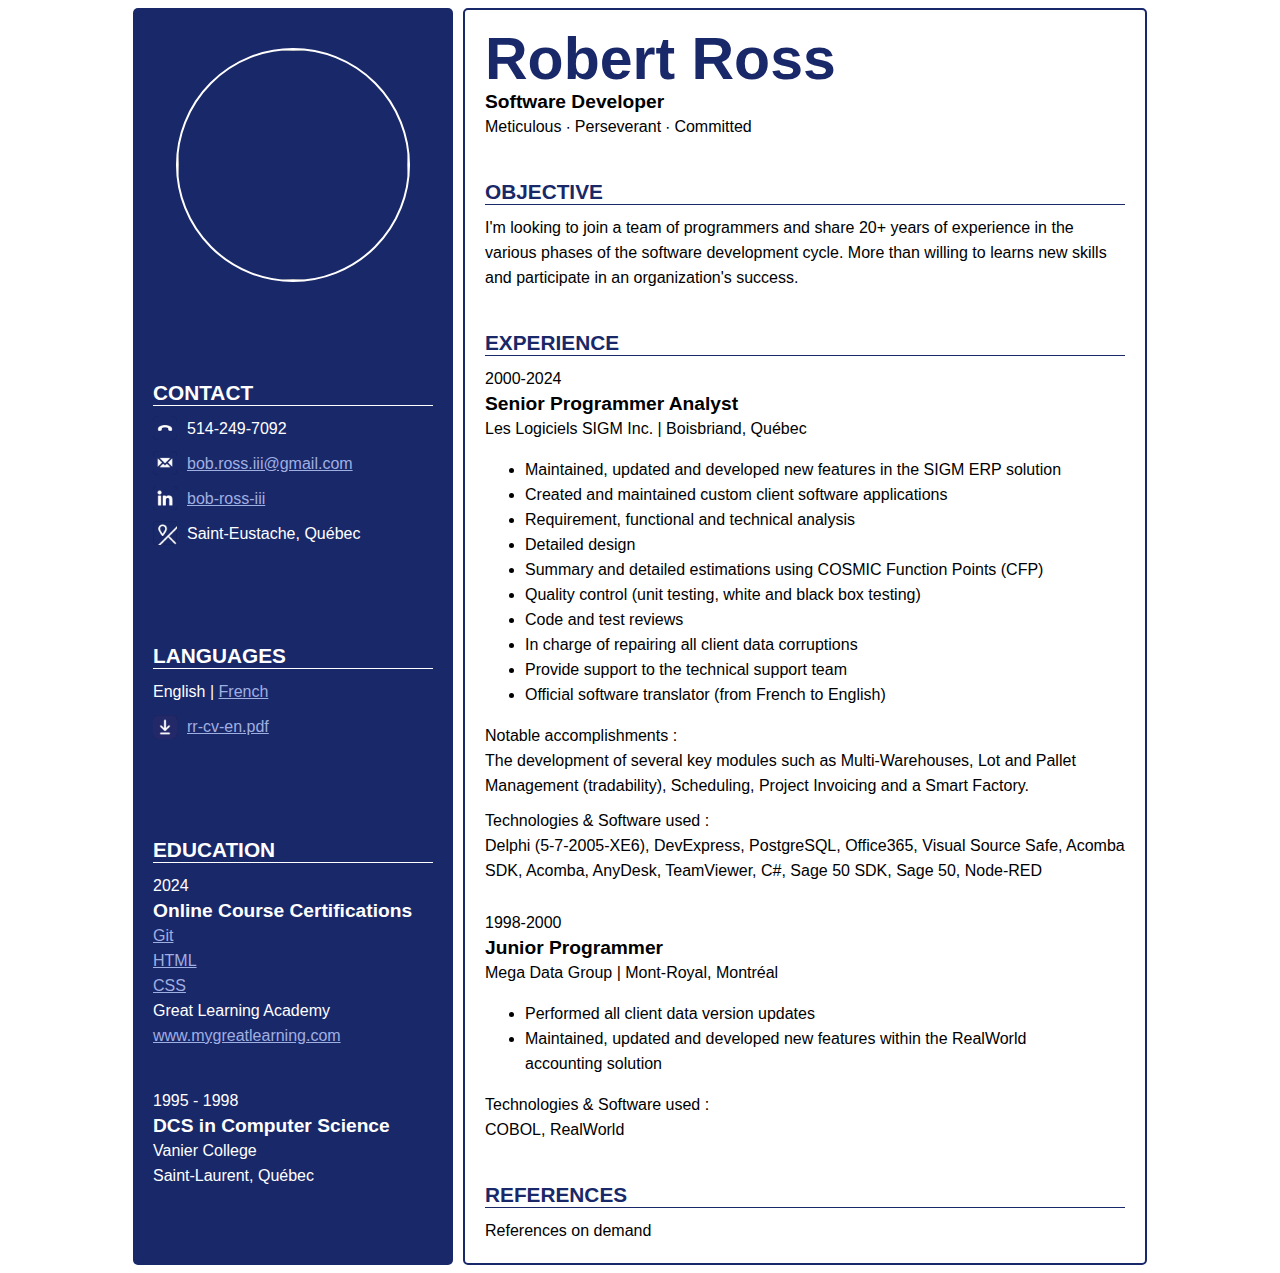
==== en/index.html @ 66640034 "First upload" ====
<!DOCTYPE html>
<html lang="en">

<head>
    <meta charset="UTF-8">
    <meta name="viewport" content="width=device-width, initial-scale=1.0">
    <title>Robert Ross | Software Developer</title>
    <link rel="stylesheet" href="../styles/rr-cv.css">
</head>

<body>
    <div class="main">
        
        <!--INNER (white)-->
        <div class="inner">

            <!--LEFT SIDE-->
            <div class="inner-left">

                <!--PORTRAIT-->
                <div class="pnlMe"><img class="imgMe" src="../images/me.png"></div>

                <!--CONTACT-->
                <div class="panel">
                    <div class="header">CONTACT</div>
                    <div class="minor-pad note"><img src="../images/phone.png">514-249-7092</div>
                    <div class="minor-pad"><img src="../images/email.png"><a href="mailto: bob.ross.iii@gmail.com">bob.ross.iii@gmail.com</a></div>
                    <div class="minor-pad"><img src="../images/linkedin.png"><a href="https://www.linkedin.com/in/bob-ross-iii">bob-ross-iii</a></div>
                    <div class="minor-pad note"><img src="../images/location.png">Saint-Eustache, Québec</div>
                </div>

                <!--LANGUAGES-->
                <div class="panel">
                    <div class="header">LANGUAGES</div>
                    <div class="minor-pad note">English |&#160;<a href="../" style="font-weight: 500">French</a></div>
                    <div class="minor-pad"><img src="../images/download.png"><a href="../documents/rr-cv-en.pdf" download>rr-cv-en.pdf</a></div>
                </div>

                <!--EDUCATION-->
                <div class="panel">
                    <div class="header">EDUCATION</div>

                    <!--EDUCATION-GREAT LEARNING-->
                    <div class="minor-pad">2024</div>
                    <div class="title">Online Course Certifications</div>
                    <div>
                        <div><a href="https://www.mygreatlearning.com/certificate/TVUXKXVA">Git</a></div>
                        <div><a href="https://www.mygreatlearning.com/certificate/TPPMWHZA">HTML</a></div>
                        <div><a href="https://www.mygreatlearning.com/certificate/YIRLLZXZ">CSS</a></div>
                    </div>
                    <div class="note">Great Learning Academy</div>
                    <div><a href="https://www.mygreatlearning.com">www.mygreatlearning.com</a></div>
        
                    <!--EDUCATION-VANIER-->
                    <div class="major-pad">1995 - 1998</div>
                    <div class="title">DCS in Computer Science</div>
                    <div class="note">Vanier College</div>
                    <div class="note">Saint-Laurent, Québec</div>
                    <div class="footer"></div>
    
                    <!--EDUCATION-LTM
                    <div class="major-pad">1992 - 1995</div>
                    <div class="title">High School Diploma</div>
                    <div class="note">Lake of Two Mountains High School</div>
                    <div class="note">Deux-Montagnes, Québec</div>-->
        
                    <!--EDUCATION-LDM
                    <div class="major-pad">1990 - 1992</div>
                    <div class="note">Secondary 1 & 2 (in French)</div>
                    <div class="note">École Lac des Deux-Montagnes</div>
                    <div class="note">Deux-Montagnes, Québec</div>
                    <div class="footer"></div>-->
                </div>

            </div>  <!--main-left-->
    
            <!--RIGHT-SIDE-->
            <div class="inner-right">

                <div class="panel">
                    <div class="lblMe">Robert Ross</div>
                    <div class="title">Software Developer</div>
                    <div class="note">Meticulous ∙ Perseverant ∙ Committed</div>
                </div>
    
                <!--OBJECTIVE-->
                <div class="panel">
                    <div class="header header-right">OBJECTIVE</div>
                    <div class="minor-pad note">I&#39;m looking to join a team of programmers and share 20+ years of experience in the various phases of the software development cycle.  More than willing to learns new skills and participate in an organization&#39;s success.</div>
                </div>
    
                <!--EXPERIENCE-->
                <div class="panel">
                    <div class="header header-right">EXPERIENCE</div>

                    <!--EXPERIENCE-SIGM-->
                    <div class="minor-pad">2000-2024</div>
                    <div class="title">Senior Programmer Analyst</div>
                    <div class="note">Les Logiciels SIGM Inc. | Boisbriand, Québec</div>
                    <ul>
                        <li>Maintained, updated and developed new features in the SIGM ERP solution</li>
                        <li>Created and maintained custom client software applications</li>
                        <li>Requirement, functional and technical analysis </li>
                        <li>Detailed design</li>
                        <li>Summary and detailed estimations using COSMIC Function Points (CFP)</li>
                        <li>Quality control (unit testing, white and black box testing)</li>
                        <li>Code and test reviews</li>
                        <li>In charge of repairing all client data corruptions</li>
                        <li>Provide support to the technical support team </li>
                        <li>Official software translator (from French to English)</li>
                    </ul>
                    <div>Notable accomplishments :</div>
                    <div class="note">The development of several key modules such as Multi-Warehouses, Lot and Pallet Management (tradability),  Scheduling, Project Invoicing and a Smart Factory.</div>
                    <div class="minor-pad">Technologies & Software used :</div>
                    <div class="note">Delphi (5-7-2005-XE6), DevExpress, PostgreSQL, Office365, Visual Source Safe, Acomba SDK, Acomba, AnyDesk, TeamViewer, C#, Sage 50 SDK, Sage 50, Node-RED</div>

                    <!--EXPERIENCE-MEGADATA-->
                    <div class="major-pad" style="margin-top: 27px">1998-2000</div>
                    <div class="title">Junior Programmer</div>
                    <div class="note">Mega Data Group | Mont-Royal, Montréal</div>
                    <ul id="real-ul">
                        <li>Performed all client data version updates</li>
                        <li>Maintained, updated and developed new features within the RealWorld accounting solution</li>
                    </ul>
                    <div>Technologies & Software used :</div>
                    <div class="note">COBOL, RealWorld</div>
                </div>

                <!--REFERENCES-->
                <div class="panel">
                    <div class="header  header-right">REFERENCES</div>
                    <div class="minor-pad note">References on demand</div>
                    <div class="footer"></div>
                </div>        

            </div>  <!--main-right-->

        </div>  <!--inner-->

    </div>  <!--main-->
</body>
</html>
---- styles/rr-cv.css ----
:root{
    --light_color: rgb(160, 175, 225);
    --dark_color: rgb(25, 40, 105);
}

body{
    font-family: 'Segoe UI', Tahoma, Geneva, Verdana, sans-serif;
    font-weight: 500;
    line-height: 25px;
    text-wrap: wrap;
}

img{
    width: 24px;
    padding-right: 10px;
    text-decoration: none;
}

a{
    color: var(--light_color);
}

a:hover{
    opacity: 0.5;
}

li{
    font-size: 1rem;
    font-weight: 400;
    margin-right: 20px;
}

.main{
    display: flex;
    flex-wrap: wrap;
    justify-content: center;
}

.outer{
    display: flex;
    flex-wrap: wrap;
    justify-content: center;
    background-color: var(--dark_color);
    padding: 20px;
    margin: 0;
}

.inner{
    display: flex;
    flex-wrap: wrap;
    justify-content: center;
    background-color: white;
    margin: 0;
}

.inner-left{
    display: grid;
    background-color: var(--dark_color);
    color: white;
    float: left;
    width: 320px;
    margin: 0;
    border-radius: 5px;
}

.inner-right{
    background-color: white;
    float: right;
    min-width: 320px;
    max-width: 680px;
    margin: 0 0 0 10px;
    border: 2px solid var(--dark_color);
    border-radius: 5px;
}

.pnlMe{
    display: flex;
    justify-content: center;
}

.imgMe{
    width: 230px;
    height: 230px;
    left: 50%;
    margin-top: 40px;
    padding: 0;
    border: 2px solid white;
    border-radius: 50%;
}

.lblMe{
    color: var(--dark_color);
    font-size: 59px;
    font-weight: bold;
    line-height: 100%;
    margin-top: 20px;
}

.header{
    font-size: 1.3rem;
    font-weight: bold;
    border-bottom: 1px solid white;
    margin-top: 40px;
}

.header-right{
    color: var(--dark_color);
    border-bottom: 1px solid var(--dark_color);
}

.major-pad{
    margin-top: 40px;
}

.minor-pad{
    display: flex; 
    flex-direction: row; 
    align-items: center;
    margin-top: 10px
}

.title{
    font-size: 1.2rem;;
    font-weight: bold;
}

.note{
    font-size: 1rem;;
    font-weight: 400;
}

.footer{
    height: 20px;
}

.panel{
    margin-left: 20px;
    margin-right: 20px;
}
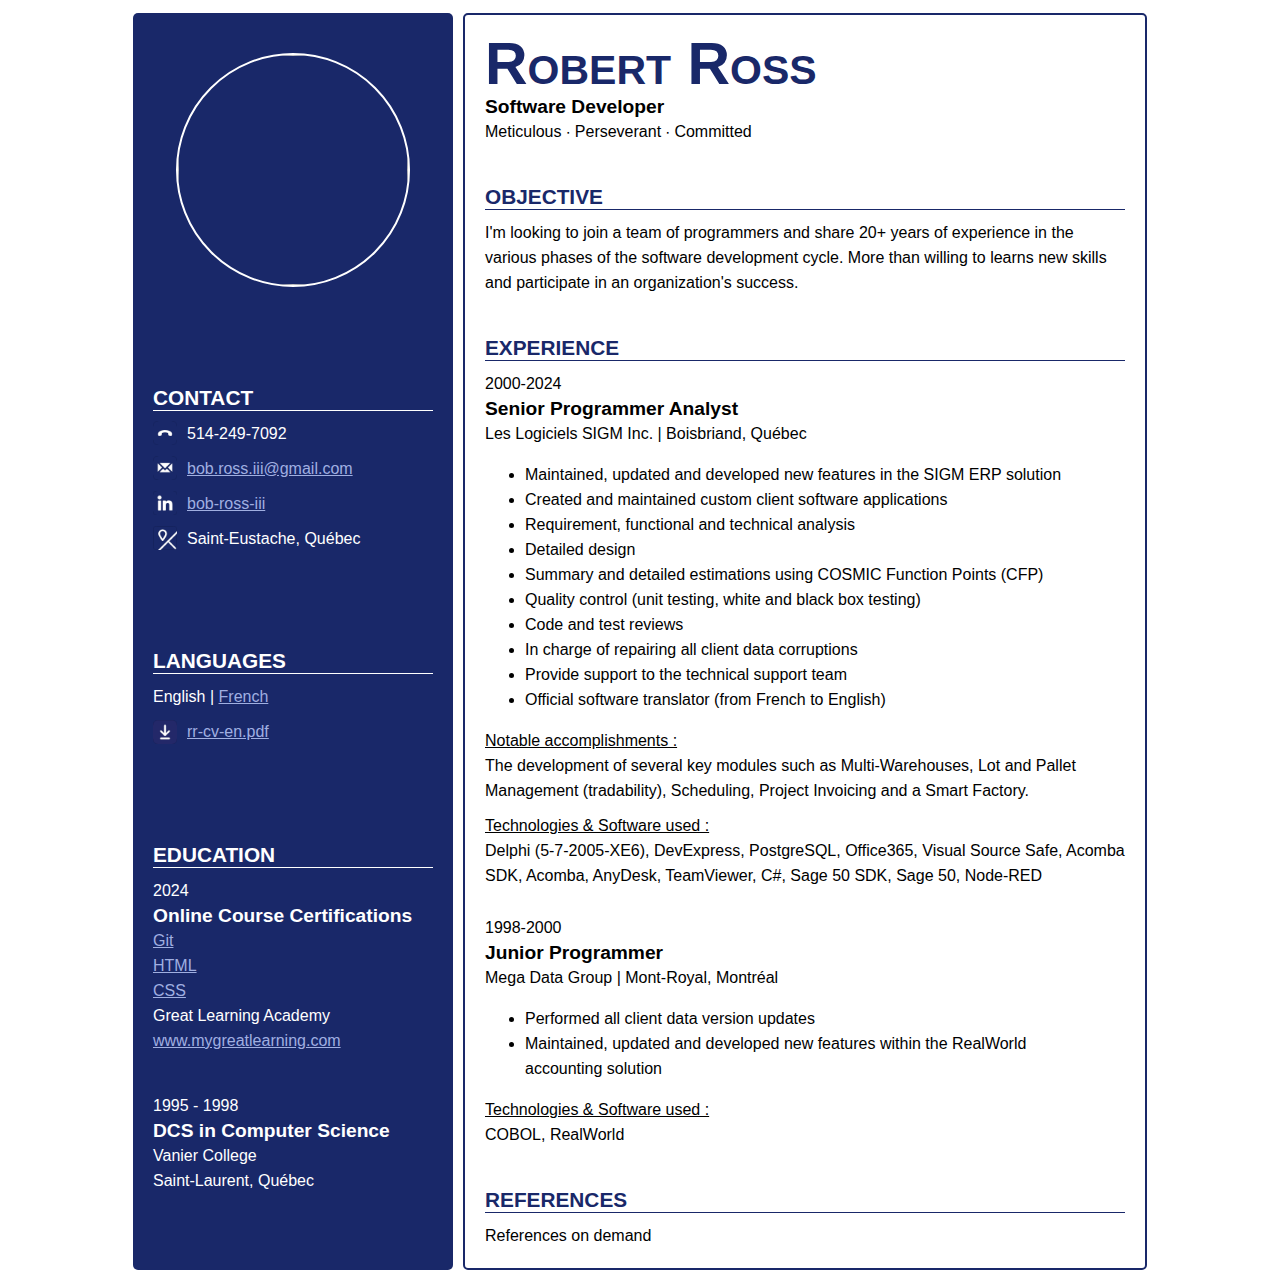
==== commit a9488606: "Style fixes" ====
--- a/en/index.html
+++ b/en/index.html
@@ -1,3 +1,4 @@
+<!--ENGLISH CV-->
 <!DOCTYPE html>
 <html lang="en">
 
@@ -109,9 +110,9 @@
                         <li>Provide support to the technical support team </li>
                         <li>Official software translator (from French to English)</li>
                     </ul>
-                    <div>Notable accomplishments :</div>
+                    <div><u>Notable accomplishments :</u></div>
                     <div class="note">The development of several key modules such as Multi-Warehouses, Lot and Pallet Management (tradability),  Scheduling, Project Invoicing and a Smart Factory.</div>
-                    <div class="minor-pad">Technologies & Software used :</div>
+                    <div class="minor-pad"><u>Technologies & Software used :</u></div>
                     <div class="note">Delphi (5-7-2005-XE6), DevExpress, PostgreSQL, Office365, Visual Source Safe, Acomba SDK, Acomba, AnyDesk, TeamViewer, C#, Sage 50 SDK, Sage 50, Node-RED</div>
 
                     <!--EXPERIENCE-MEGADATA-->
@@ -122,7 +123,7 @@
                         <li>Performed all client data version updates</li>
                         <li>Maintained, updated and developed new features within the RealWorld accounting solution</li>
                     </ul>
-                    <div>Technologies & Software used :</div>
+                    <div><u>Technologies & Software used :</u></div>
                     <div class="note">COBOL, RealWorld</div>
                 </div>
 
--- a/styles/rr-cv.css
+++ b/styles/rr-cv.css
@@ -8,6 +8,7 @@
     font-weight: 500;
     line-height: 25px;
     text-wrap: wrap;
+    margin-bottom: 5px;
 }
 
 img{
@@ -59,7 +60,7 @@
     color: white;
     float: left;
     width: 320px;
-    margin: 0;
+    margin: 5px;
     border-radius: 5px;
 }
 
@@ -68,7 +69,7 @@
     float: right;
     min-width: 320px;
     max-width: 680px;
-    margin: 0 0 0 10px;
+    margin: 5px;
     border: 2px solid var(--dark_color);
     border-radius: 5px;
 }
@@ -92,6 +93,7 @@
     color: var(--dark_color);
     font-size: 59px;
     font-weight: bold;
+    font-variant: small-caps;
     line-height: 100%;
     margin-top: 20px;
 }
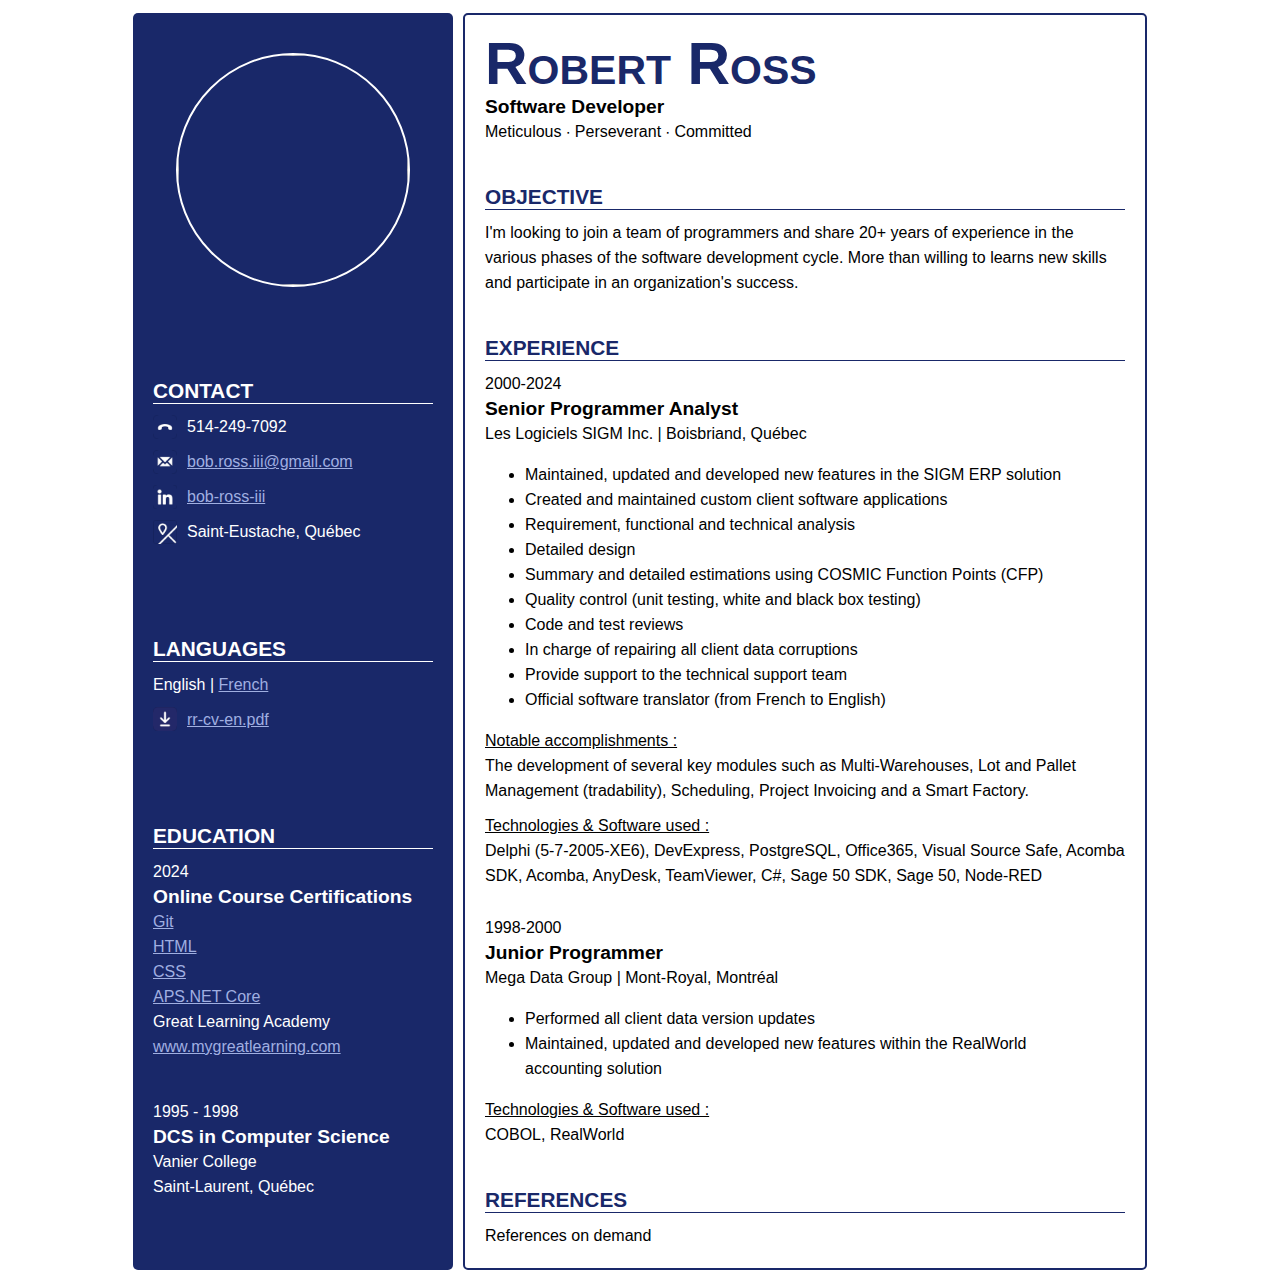
==== commit 89cb632b: "Add ASP" ====
--- a/en/index.html
+++ b/en/index.html
@@ -48,6 +48,7 @@
                         <div><a href="https://www.mygreatlearning.com/certificate/TVUXKXVA">Git</a></div>
                         <div><a href="https://www.mygreatlearning.com/certificate/TPPMWHZA">HTML</a></div>
                         <div><a href="https://www.mygreatlearning.com/certificate/YIRLLZXZ">CSS</a></div>
+                        <div><a href="https://www.mygreatlearning.com/certificate/CVMMHLGY">APS.NET Core</a></div>
                     </div>
                     <div class="note">Great Learning Academy</div>
                     <div><a href="https://www.mygreatlearning.com">www.mygreatlearning.com</a></div>
